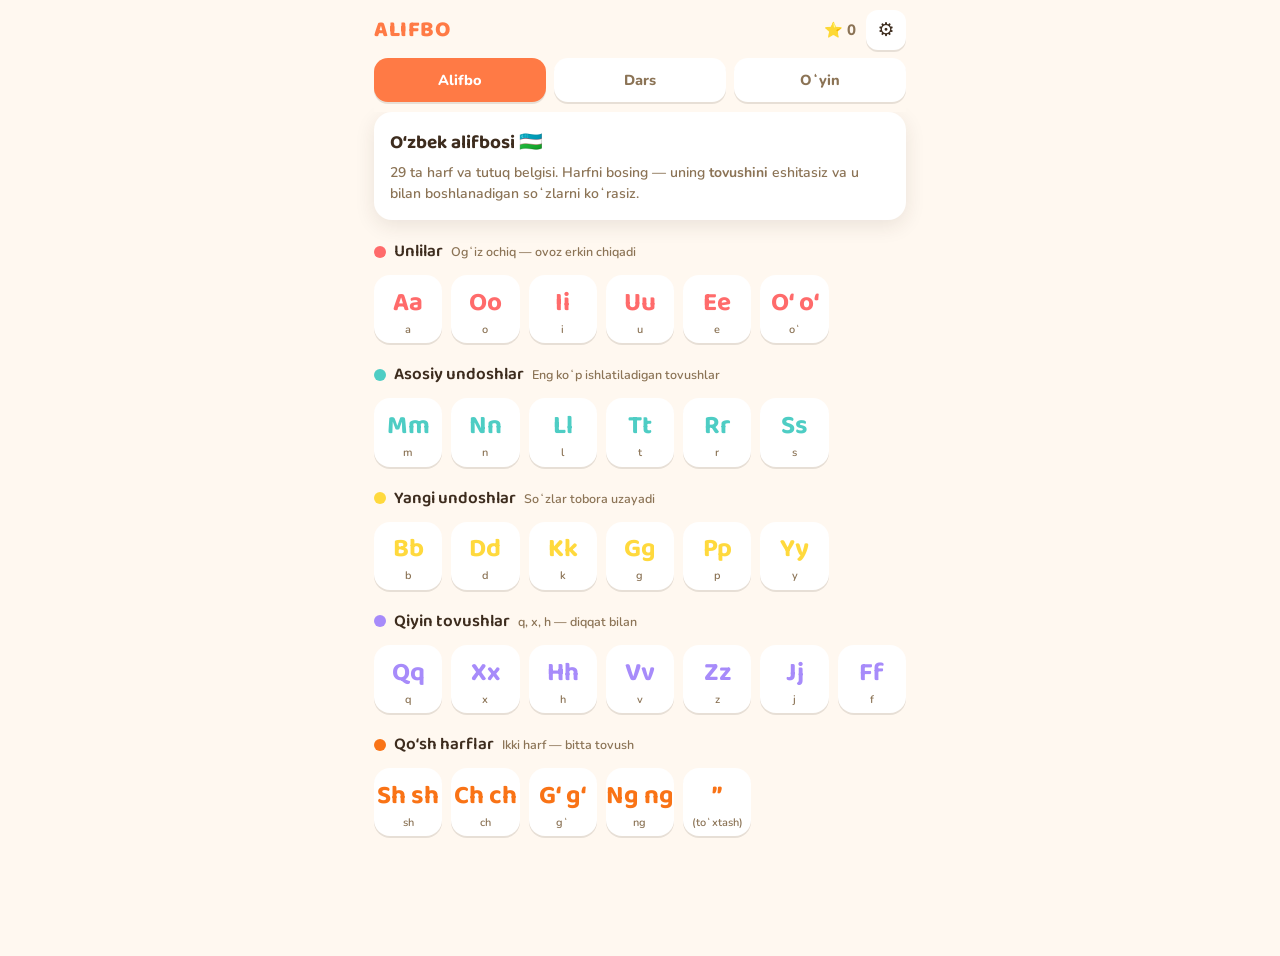
==== index.html @ 3f2ca5ad "Interfeys: Alifbo, Dars va Oʻyin boʻlimlari Bolalarbop dizayn (yorqin, katta tugmalar, telefon uchun" ====
<!DOCTYPE html>
<html lang="uz">
<head>
<meta charset="UTF-8">
<meta name="viewport" content="width=device-width,initial-scale=1,viewport-fit=cover">
<meta name="theme-color" content="#FFF8F0">
<title>Alifbo — 1-sinf</title>
<link rel="manifest" href="manifest.webmanifest">
<link rel="preconnect" href="https://fonts.googleapis.com">
<link rel="preconnect" href="https://fonts.gstatic.com" crossorigin>
<link href="https://fonts.googleapis.com/css2?family=Baloo+2:wght@600;700;800&family=Nunito:wght@600;700;800&display=swap" rel="stylesheet">
<link rel="stylesheet" href="css/style.css">
</head>
<body>

<div class="wrap">

  <div class="topbar">
    <div class="logo">ALIFBO</div>
    <div class="yulduzlar" id="yulduzlar">⭐ 0</div>
    <button class="gear" id="btnSoz" title="Sozlamalar">⚙️</button>
  </div>

  <div class="tabs">
    <button class="tab active" data-tab="alifbo">Alifbo</button>
    <button class="tab" data-tab="dars">Dars</button>
    <button class="tab" data-tab="oyin">Oʻyin</button>
  </div>

  <!-- ============ ALIFBO ============ -->
  <div id="v-alifbo" class="kirish"></div>

  <!-- ============ DARS ============ -->
  <div id="v-dars" class="hidden"></div>

  <!-- ============ OʻYIN ============ -->
  <div id="v-oyin" class="hidden"></div>

</div>

<!-- pastki tugmalar (dars ichida koʻrinadi) -->
<div class="pastki hidden" id="pastki"><div class="ich" id="pastkiIch"></div></div>

<!-- sozlamalar -->
<div class="parda" id="parda">
  <div class="varaq">
    <h2>Sozlamalar</h2>
    <p class="izoh" style="margin-bottom:10px">Bolaning ismini yozsangiz, ilova unga ism bilan murojaat qiladi.</p>
    <div style="margin:10px 0 14px"><input type="text" id="inIsm" placeholder="Bolaning ismi" autocomplete="off"></div>
    <div class="qator"><span>Avtomatik ovoz</span><button class="tugma oq" id="swAvto">Yoniq</button></div>
    <div class="qator"><span>Hozirgi dars</span><b id="sozDars">1</b></div>
    <div class="qator"><span>Yigʻilgan yulduz</span><b id="sozYulduz">0</b></div>
    <div class="qator" style="border:none">
      <button class="tugma oq" id="btnTozala" style="color:var(--xato)">Progressni tozalash</button>
    </div>
    <div class="tugmalar" style="margin-top:14px">
      <button class="tugma" id="btnYop" style="flex:1;justify-content:center">Tayyor</button>
    </div>
  </div>
</div>

<script type="module" src="js/app.js"></script>
</body>
</html>
---- css/style.css ----
/* ============================================================
   ALIFBO — 1-sinf  |  Dizayn tizimi
   Bolalarbop: yorqin, katta, sodda. Telefon uchun.
   ============================================================ */

:root{
  --fon:#FFF8F0; --fon2:#FFFFFF; --chiziq:#F0E2D0;
  --matn:#3D2C1E; --matn2:#8B7355;
  --asos:#FF7A45;      /* asosiy (to'q sariq) */
  --asos-och:#FFE8DE;
  --yashil:#22B573; --yashil-och:#DFF5EA;
  --kok:#3B9BE8;  --sariq:#FFC93C; --siyoh:#8B5CF6;
  --xato:#E5484D;
  --soya:0 2px 0 rgba(61,44,30,.12);
  --soya2:0 6px 20px rgba(61,44,30,.10);
  --r:18px;
}
*{margin:0;padding:0;box-sizing:border-box;-webkit-tap-highlight-color:transparent}
html,body{overscroll-behavior-y:none}
body{
  font-family:'Nunito',system-ui,-apple-system,sans-serif;
  background:var(--fon); color:var(--matn);
  min-height:100vh; font-size:16px; font-weight:600;
}
.wrap{max-width:560px;margin:0 auto;padding:0 14px 120px}
.hidden{display:none !important}
button{font-family:inherit;cursor:pointer;border:none;background:none;color:inherit}

/* ---- TEPA PANEL ---- */
.topbar{
  position:sticky;top:0;z-index:30;background:var(--fon);
  padding:10px 0 8px;display:flex;gap:10px;align-items:center;
}
.logo{font-family:'Baloo 2',cursive;font-size:22px;font-weight:800;color:var(--asos);letter-spacing:.5px;flex:none}
.yulduzlar{
  flex:1;display:flex;align-items:center;gap:5px;justify-content:flex-end;
  font-weight:800;color:var(--matn2);font-size:15px;
}
.gear{
  flex:none;width:40px;height:40px;border-radius:12px;background:var(--fon2);
  box-shadow:var(--soya);font-size:19px;line-height:1;
}
.tabs{display:flex;gap:8px;padding-bottom:10px;position:sticky;top:56px;z-index:29;background:var(--fon)}
.tab{
  flex:1;padding:12px 4px;border-radius:14px;background:var(--fon2);
  color:var(--matn2);font-weight:800;font-size:14.5px;box-shadow:var(--soya);
  transition:transform .12s;
}
.tab:active{transform:scale(.96)}
.tab.active{background:var(--asos);color:#fff}

/* ---- UMUMIY KARTA ---- */
.karta{
  background:var(--fon2);border-radius:var(--r);padding:16px;
  box-shadow:var(--soya2);margin-bottom:12px;
}
.sarlavha{font-family:'Baloo 2',cursive;font-size:19px;font-weight:700;margin-bottom:4px}
.izoh{color:var(--matn2);font-size:14px;font-weight:600;line-height:1.5}

/* ---- ALIFBO TOʻRI ---- */
.bosqich-nom{
  display:flex;align-items:center;gap:8px;margin:18px 0 10px;
  font-family:'Baloo 2',cursive;font-size:17px;
}
.bosqich-nom i{width:12px;height:12px;border-radius:50%;flex:none;font-style:normal}
.bosqich-nom small{color:var(--matn2);font-family:'Nunito';font-size:12.5px;font-weight:600}
.tor{display:grid;grid-template-columns:repeat(auto-fill,minmax(66px,1fr));gap:9px}
.hkarta{
  aspect-ratio:1;border-radius:16px;background:var(--fon2);box-shadow:var(--soya);
  display:flex;flex-direction:column;align-items:center;justify-content:center;
  font-family:'Baloo 2',cursive;font-size:26px;font-weight:700;position:relative;
  transition:transform .12s;
}
.hkarta:active{transform:scale(.93)}
.hkarta small{font-size:11px;font-weight:600;color:var(--matn2);font-family:'Nunito';margin-top:-2px}
.hkarta.bajarildi::after{
  content:'★';position:absolute;top:3px;right:6px;font-size:12px;color:var(--sariq)
}
.hkarta.yopiq{opacity:.42}

/* ---- HARF SAHIFASI ---- */
.harf-bosh{display:flex;gap:14px;align-items:center;margin-bottom:14px}
.katta-harf{
  font-family:'Baloo 2',cursive;font-size:64px;line-height:1;font-weight:800;
  min-width:120px;text-align:center;padding:14px 8px;border-radius:20px;color:#fff;
}
.harf-info{flex:1;min-width:0}
.tovush-belgi{
  display:inline-block;background:var(--asos-och);color:var(--asos);
  padding:5px 13px;border-radius:99px;font-weight:800;font-size:19px;margin-bottom:6px;
}
.tugmalar{display:flex;gap:8px;flex-wrap:wrap;margin-top:8px}
.tugma{
  padding:11px 16px;border-radius:14px;background:var(--asos);color:#fff;
  font-weight:800;font-size:15px;box-shadow:var(--soya);display:flex;align-items:center;gap:7px;
  transition:transform .12s;
}
.tugma:active{transform:scale(.95)}
.tugma.oq{background:var(--fon2);color:var(--matn)}
.tugma.yashil{background:var(--yashil)}
.tugma:disabled{opacity:.5}

.soz-tor{display:grid;grid-template-columns:repeat(3,1fr);gap:9px;margin-top:12px}
.soz-karta{
  background:var(--fon2);border-radius:16px;padding:12px 6px;text-align:center;
  box-shadow:var(--soya);transition:transform .12s;
}
.soz-karta:active{transform:scale(.94)}
.soz-karta .em{font-size:32px;line-height:1.2}
.soz-karta .nm{font-weight:800;font-size:15px;margin-top:3px}

/* ---- BOʻGʻIN MASHQI (eng muhim qism) ---- */
.bogin-sahna{
  background:linear-gradient(180deg,#FFF 0%,#FFF8F0 100%);
  border-radius:20px;padding:26px 16px;text-align:center;box-shadow:var(--soya2);
  margin-bottom:12px;
}
.bogin-tovushlar{
  display:flex;justify-content:center;align-items:center;gap:14px;
  font-family:'Baloo 2',cursive;font-size:52px;font-weight:800;
  min-height:78px;transition:gap .45s cubic-bezier(.34,1.3,.64,1);
}
.bogin-tovushlar.qoshildi{gap:0}
.bogin-tovushlar span{
  transition:color .2s,transform .2s;color:var(--matn2);display:inline-block;
}
.bogin-tovushlar span.faol{color:var(--asos);transform:scale(1.25) translateY(-4px)}
.bogin-tovushlar.qoshildi span{color:var(--yashil)}
.tezlik{display:flex;gap:7px;justify-content:center;margin-top:14px}
.tezlik button{
  padding:8px 14px;border-radius:12px;background:var(--fon);color:var(--matn2);
  font-weight:800;font-size:13.5px;box-shadow:var(--soya);
}
.tezlik button.on{background:var(--kok);color:#fff}

.bogin-tor{display:grid;grid-template-columns:repeat(3,1fr);gap:9px}
.bogin-katak{
  background:var(--fon2);border-radius:14px;padding:15px 4px;text-align:center;
  font-family:'Baloo 2',cursive;font-size:25px;font-weight:700;box-shadow:var(--soya);
  transition:transform .12s;
}
.bogin-katak:active{transform:scale(.94)}
.bogin-katak.oqildi{background:var(--yashil-och);color:var(--yashil)}

/* ---- SOʻZ OʻQISH ---- */
.soz-oqish{text-align:center;padding:22px 12px}
.soz-emoji{font-size:64px;line-height:1}
.soz-boginlar{
  display:flex;justify-content:center;gap:6px;margin-top:14px;flex-wrap:wrap;
  font-family:'Baloo 2',cursive;font-size:38px;font-weight:800;
}
.soz-boginlar b{
  padding:2px 10px;border-radius:12px;background:var(--fon);font-weight:800;
  transition:background .2s,color .2s,transform .2s;
}
.soz-boginlar b.faol{background:var(--asos);color:#fff;transform:translateY(-5px)}
.soz-boginlar b:nth-child(even){background:var(--asos-och)}
.soz-boginlar b:nth-child(even).faol{background:var(--asos);color:#fff}

/* ---- GAP OʻQISH ---- */
.gap-matn{
  font-size:27px;line-height:1.75;font-weight:700;text-align:center;padding:10px 4px;
}
.gap-matn span{padding:2px 4px;border-radius:8px;transition:background .2s}
.gap-matn span.faol{background:var(--sariq)}

/* ---- DARS QADAMLARI ---- */
.qadamlar{display:flex;gap:6px;margin-bottom:12px}
.qadam{
  flex:1;padding:9px 2px;border-radius:12px;background:var(--fon2);text-align:center;
  font-size:11.5px;font-weight:800;color:var(--matn2);box-shadow:var(--soya);
}
.qadam .em{display:block;font-size:17px;margin-bottom:1px}
.qadam.on{background:var(--siyoh);color:#fff}
.qadam.tugadi{background:var(--yashil-och);color:var(--yashil)}

.dars-bosh{display:flex;align-items:center;justify-content:space-between;margin-bottom:10px}
.dars-raqam{font-family:'Baloo 2',cursive;font-size:17px;color:var(--matn2)}
.progress{height:9px;border-radius:99px;background:var(--chiziq);overflow:hidden;margin:8px 0 14px}
.progress i{display:block;height:100%;background:var(--yashil);border-radius:99px;transition:width .4s}

.pastki{
  position:fixed;left:0;right:0;bottom:0;z-index:25;
  background:linear-gradient(180deg,rgba(255,248,240,0) 0%,var(--fon) 32%);
  padding:20px 14px 16px;
}
.pastki .ich{max-width:560px;margin:0 auto;display:flex;gap:9px}
.pastki .tugma{flex:1;justify-content:center;font-size:16px;padding:15px}

/* ---- OʻYIN / TEST ---- */
.savol{
  background:var(--fon2);border-radius:20px;padding:22px 16px;text-align:center;
  box-shadow:var(--soya2);margin-bottom:12px;
}
.savol-harf{font-family:'Baloo 2',cursive;font-size:72px;font-weight:800;line-height:1;color:var(--asos)}
.savol-matn{font-size:16px;color:var(--matn2);margin-top:8px;font-weight:700}
.javoblar{display:grid;grid-template-columns:repeat(2,1fr);gap:10px;margin-top:16px}
.javob{
  padding:19px 8px;border-radius:16px;background:var(--fon2);box-shadow:var(--soya);
  font-family:'Baloo 2',cursive;font-size:29px;font-weight:700;transition:transform .12s;
}
.javob:active{transform:scale(.95)}
.javob.togri{background:var(--yashil);color:#fff}
.javob.notogri{background:var(--xato);color:#fff}
.javob small{display:block;font-family:'Nunito';font-size:12px;font-weight:600;opacity:.75}
.fikr{text-align:center;font-weight:800;font-size:17px;min-height:26px;margin-top:12px}
.fikr.ok{color:var(--yashil)} .fikr.yoq{color:var(--xato)}

/* ---- NATIJA ---- */
.natija{text-align:center;padding:26px 16px}
.natija .ball{font-family:'Baloo 2',cursive;font-size:52px;font-weight:800;color:var(--asos)}
.natija .foiz{font-size:17px;color:var(--matn2);font-weight:700}
.natija .gap{margin-top:12px;font-weight:700;line-height:1.6}

/* ---- SOZLAMALAR / OYNA ---- */
.parda{
  position:fixed;inset:0;z-index:60;background:rgba(61,44,30,.55);
  display:none;align-items:flex-end;justify-content:center;
}
.parda.ochiq{display:flex}
.varaq{
  background:var(--fon);width:100%;max-width:560px;border-radius:24px 24px 0 0;
  padding:20px 16px calc(20px + env(safe-area-inset-bottom));max-height:88vh;overflow:auto;
}
.varaq h2{font-family:'Baloo 2',cursive;font-size:21px;margin-bottom:6px}
.qator{
  display:flex;align-items:center;justify-content:space-between;gap:10px;
  padding:13px 0;border-bottom:1px solid var(--chiziq);font-weight:700;
}
.qator:last-child{border-bottom:none}
input[type=text],input[type=tel]{
  width:100%;padding:14px;border-radius:14px;border:2px solid var(--chiziq);
  background:var(--fon2);font-family:inherit;font-size:16px;font-weight:700;color:var(--matn);
}
input:focus{outline:none;border-color:var(--asos)}

/* ---- MAYDA ---- */
.ogoh{
  background:#FFF4D6;border:1.5px solid var(--sariq);border-radius:14px;
  padding:11px 13px;font-size:13.5px;font-weight:700;line-height:1.5;margin-bottom:12px;
}
.markaz{text-align:center}
@keyframes sakra{0%,100%{transform:translateY(0)}50%{transform:translateY(-12px)}}
.sakra{animation:sakra .5s ease}
@keyframes kirish{from{opacity:0;transform:translateY(8px)}to{opacity:1;transform:none}}
.kirish{animation:kirish .25s ease}
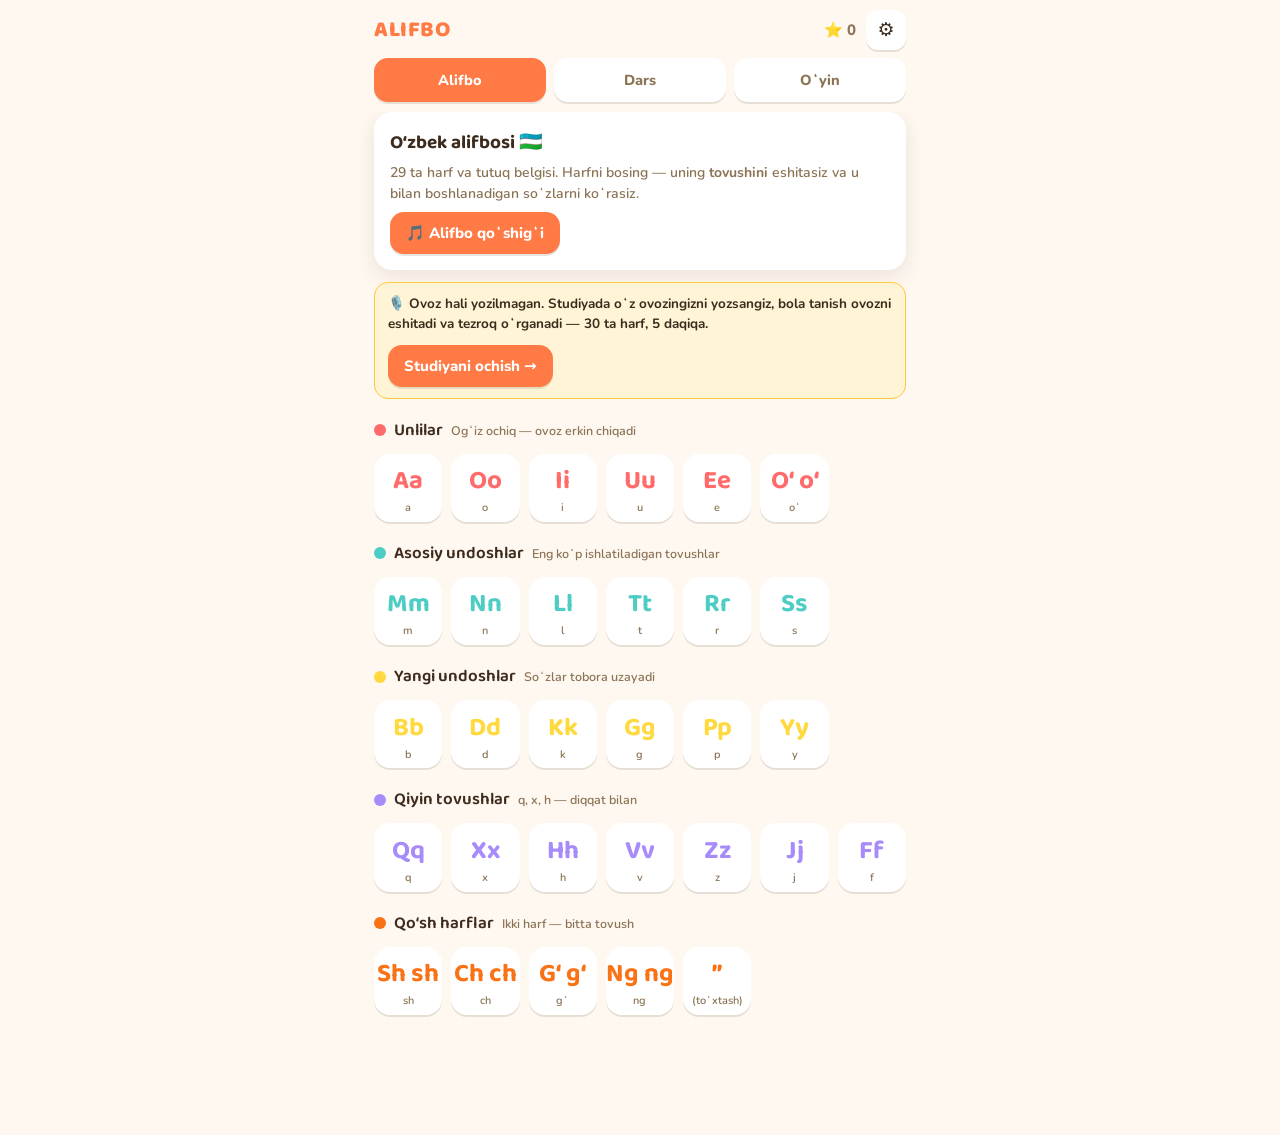
==== commit b0b7ec79: "Ovoz studiyasi, alifbo qoʻshigʻi va Telegram hisobot Yuborilgan "Ozbek_Alifbosi.mp3" aslida MP4/AAC " ====
--- a/index.html
+++ b/index.html
@@ -48,6 +48,7 @@
     <p class="izoh" style="margin-bottom:10px">Bolaning ismini yozsangiz, ilova unga ism bilan murojaat qiladi.</p>
     <div style="margin:10px 0 14px"><input type="text" id="inIsm" placeholder="Bolaning ismi" autocomplete="off"></div>
     <div class="qator"><span>Avtomatik ovoz</span><button class="tugma oq" id="swAvto">Yoniq</button></div>
+    <div class="qator"><span>Ovoz studiyasi 🎙️</span><button class="tugma oq" onclick="location.href='yozish.html'">Ochish</button></div>
     <div class="qator"><span>Hozirgi dars</span><b id="sozDars">1</b></div>
     <div class="qator"><span>Yigʻilgan yulduz</span><b id="sozYulduz">0</b></div>
     <div class="qator" style="border:none">
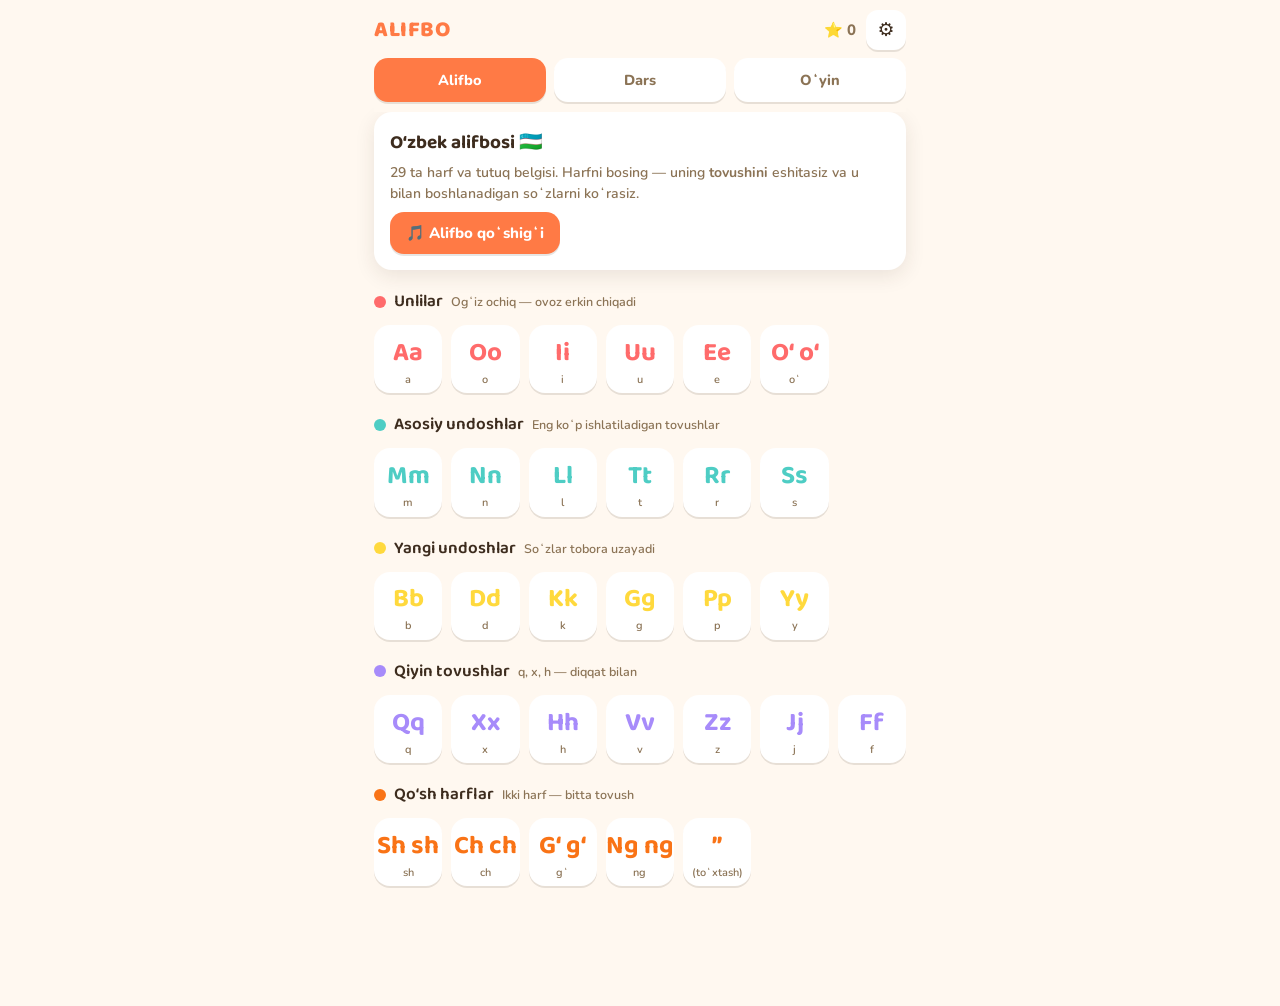
==== commit 392c2c7d: "Ovoz studiyasi olib tashlandi, talaffuz transliteratsiya bilan hal qilindi Ovoz yozish studiyasi (yo" ====
--- a/index.html
+++ b/index.html
@@ -5,6 +5,13 @@
 <meta name="viewport" content="width=device-width,initial-scale=1,viewport-fit=cover">
 <meta name="theme-color" content="#FFF8F0">
 <title>Alifbo — 1-sinf</title>
+<script>
+// Sahifa chizilishidan oldin mavzuni qoʻyamiz — koʻz qamashmasin
+try {
+  var m = localStorage.getItem('alifboMavzu') || 'avto';
+  if (m !== 'avto') document.documentElement.dataset.mavzu = m;
+} catch (e) {}
+</script>
 <link rel="manifest" href="manifest.webmanifest">
 <link rel="preconnect" href="https://fonts.googleapis.com">
 <link rel="preconnect" href="https://fonts.gstatic.com" crossorigin>
@@ -47,8 +54,24 @@
     <h2>Sozlamalar</h2>
     <p class="izoh" style="margin-bottom:10px">Bolaning ismini yozsangiz, ilova unga ism bilan murojaat qiladi.</p>
     <div style="margin:10px 0 14px"><input type="text" id="inIsm" placeholder="Bolaning ismi" autocomplete="off"></div>
+    <div class="qator">
+      <span>Koʻrinish</span>
+      <div class="tanlov" id="mavzu">
+        <button data-m="avto" class="on">Avto</button>
+        <button data-m="yorug">☀️</button>
+        <button data-m="qorongi">🌙</button>
+      </div>
+    </div>
+    <div class="qator" style="display:block">
+      <div style="display:flex;justify-content:space-between;align-items:center;gap:10px">
+        <span>Talaffuz ovozi</span>
+        <button class="tugma oq" id="btnSinov">▶ Sinash</button>
+      </div>
+      <select id="selOvoz" style="margin-top:9px"></select>
+      <div class="izoh" style="margin-top:7px;font-size:12.5px" id="ovozIzoh"></div>
+    </div>
     <div class="qator"><span>Avtomatik ovoz</span><button class="tugma oq" id="swAvto">Yoniq</button></div>
-    <div class="qator"><span>Ovoz studiyasi 🎙️</span><button class="tugma oq" onclick="location.href='yozish.html'">Ochish</button></div>
+    <div class="qator"><span>Ota-ona paneli 👨‍👩‍👧</span><button class="tugma oq" onclick="location.href='ota-ona.html'">Ochish</button></div>
     <div class="qator"><span>Hozirgi dars</span><b id="sozDars">1</b></div>
     <div class="qator"><span>Yigʻilgan yulduz</span><b id="sozYulduz">0</b></div>
     <div class="qator" style="border:none">
@@ -61,5 +84,10 @@
 </div>
 
 <script type="module" src="js/app.js"></script>
+<script>
+if ('serviceWorker' in navigator) {
+  window.addEventListener('load', () => navigator.serviceWorker.register('sw.js').catch(() => {}));
+}
+</script>
 </body>
 </html>
--- a/css/style.css
+++ b/css/style.css
@@ -4,6 +4,7 @@
    ============================================================ */
 
 :root{
+  color-scheme:light;
   --fon:#FFF8F0; --fon2:#FFFFFF; --chiziq:#F0E2D0;
   --matn:#3D2C1E; --matn2:#8B7355;
   --asos:#FF7A45;      /* asosiy (to'q sariq) */
@@ -13,7 +14,50 @@
   --xato:#E5484D;
   --soya:0 2px 0 rgba(61,44,30,.12);
   --soya2:0 6px 20px rgba(61,44,30,.10);
+  --fon-shaffof:rgba(255,248,240,0);
+  --parda:rgba(61,44,30,.55);
+  --ogoh-fon:#FFF4D6;
+  --maslahat-fon:#EFF6FF; --maslahat-chiziq:#BFDBFE;
+  --yomon-fon:#FDE8E8;
   --r:18px;
+}
+
+/* ---- QORONGʻI REJIM ----
+   Bir joyda: telefon sozlamasi boʻyicha (avto) va qoʻlda tanlanganda.
+   Ranglar bolaning koʻzi charchamasligi uchun yumshoq, qora emas. */
+@media (prefers-color-scheme: dark){
+  :root:not([data-mavzu="yorug"]){
+    color-scheme:dark;
+    --fon:#1A1614; --fon2:#241F1C; --chiziq:#3A322D;
+    --matn:#F2E9E1; --matn2:#A79688;
+    --asos:#FF8F5E; --asos-och:#3A2419;
+    --yashil:#3DD68C; --yashil-och:#12301F;
+    --kok:#5AB0F0; --sariq:#FFD35C; --siyoh:#A78BFA;
+    --xato:#F26A6F;
+    --soya:0 2px 0 rgba(0,0,0,.35);
+    --soya2:0 6px 20px rgba(0,0,0,.35);
+    --fon-shaffof:rgba(26,22,20,0);
+    --parda:rgba(0,0,0,.66);
+    --ogoh-fon:#33290F;
+    --maslahat-fon:#16232F; --maslahat-chiziq:#284A66;
+    --yomon-fon:#3A1B1D;
+  }
+}
+:root[data-mavzu="qorongi"]{
+  color-scheme:dark;
+  --fon:#1A1614; --fon2:#241F1C; --chiziq:#3A322D;
+  --matn:#F2E9E1; --matn2:#A79688;
+  --asos:#FF8F5E; --asos-och:#3A2419;
+  --yashil:#3DD68C; --yashil-och:#12301F;
+  --kok:#5AB0F0; --sariq:#FFD35C; --siyoh:#A78BFA;
+  --xato:#F26A6F;
+  --soya:0 2px 0 rgba(0,0,0,.35);
+  --soya2:0 6px 20px rgba(0,0,0,.35);
+  --fon-shaffof:rgba(26,22,20,0);
+  --parda:rgba(0,0,0,.66);
+  --ogoh-fon:#33290F;
+  --maslahat-fon:#16232F; --maslahat-chiziq:#284A66;
+  --yomon-fon:#3A1B1D;
 }
 *{margin:0;padding:0;box-sizing:border-box;-webkit-tap-highlight-color:transparent}
 html,body{overscroll-behavior-y:none}
@@ -111,7 +155,7 @@
 
 /* ---- BOʻGʻIN MASHQI (eng muhim qism) ---- */
 .bogin-sahna{
-  background:linear-gradient(180deg,#FFF 0%,#FFF8F0 100%);
+  background:linear-gradient(180deg,var(--fon2) 0%,var(--fon) 100%);
   border-radius:20px;padding:26px 16px;text-align:center;box-shadow:var(--soya2);
   margin-bottom:12px;
 }
@@ -181,7 +225,7 @@
 
 .pastki{
   position:fixed;left:0;right:0;bottom:0;z-index:25;
-  background:linear-gradient(180deg,rgba(255,248,240,0) 0%,var(--fon) 32%);
+  background:linear-gradient(180deg,var(--fon-shaffof) 0%,var(--fon) 32%);
   padding:20px 14px 16px;
 }
 .pastki .ich{max-width:560px;margin:0 auto;display:flex;gap:9px}
@@ -214,7 +258,7 @@
 
 /* ---- SOZLAMALAR / OYNA ---- */
 .parda{
-  position:fixed;inset:0;z-index:60;background:rgba(61,44,30,.55);
+  position:fixed;inset:0;z-index:60;background:var(--parda);
   display:none;align-items:flex-end;justify-content:center;
 }
 .parda.ochiq{display:flex}
@@ -236,7 +280,7 @@
 
 /* ---- MAYDA ---- */
 .ogoh{
-  background:#FFF4D6;border:1.5px solid var(--sariq);border-radius:14px;
+  background:var(--ogoh-fon);border:1.5px solid var(--sariq);border-radius:14px;
   padding:11px 13px;font-size:13.5px;font-weight:700;line-height:1.5;margin-bottom:12px;
 }
 .markaz{text-align:center}
@@ -244,3 +288,16 @@
 .sakra{animation:sakra .5s ease}
 @keyframes kirish{from{opacity:0;transform:translateY(8px)}to{opacity:1;transform:none}}
 .kirish{animation:kirish .25s ease}
+
+/* ---- SOZLAMALARDAGI TANLOV VA ROʻYXAT ---- */
+.tanlov{display:flex;gap:5px;flex:none}
+.tanlov button{
+  padding:9px 13px;border-radius:11px;background:var(--fon);color:var(--matn2);
+  font-weight:800;font-size:13px;box-shadow:var(--soya);
+}
+.tanlov button.on{background:var(--asos);color:#fff}
+select{
+  width:100%;padding:13px;border-radius:14px;border:2px solid var(--chiziq);
+  background:var(--fon2);color:var(--matn);font-family:inherit;font-size:15px;font-weight:700;
+}
+select:focus{outline:none;border-color:var(--asos)}
